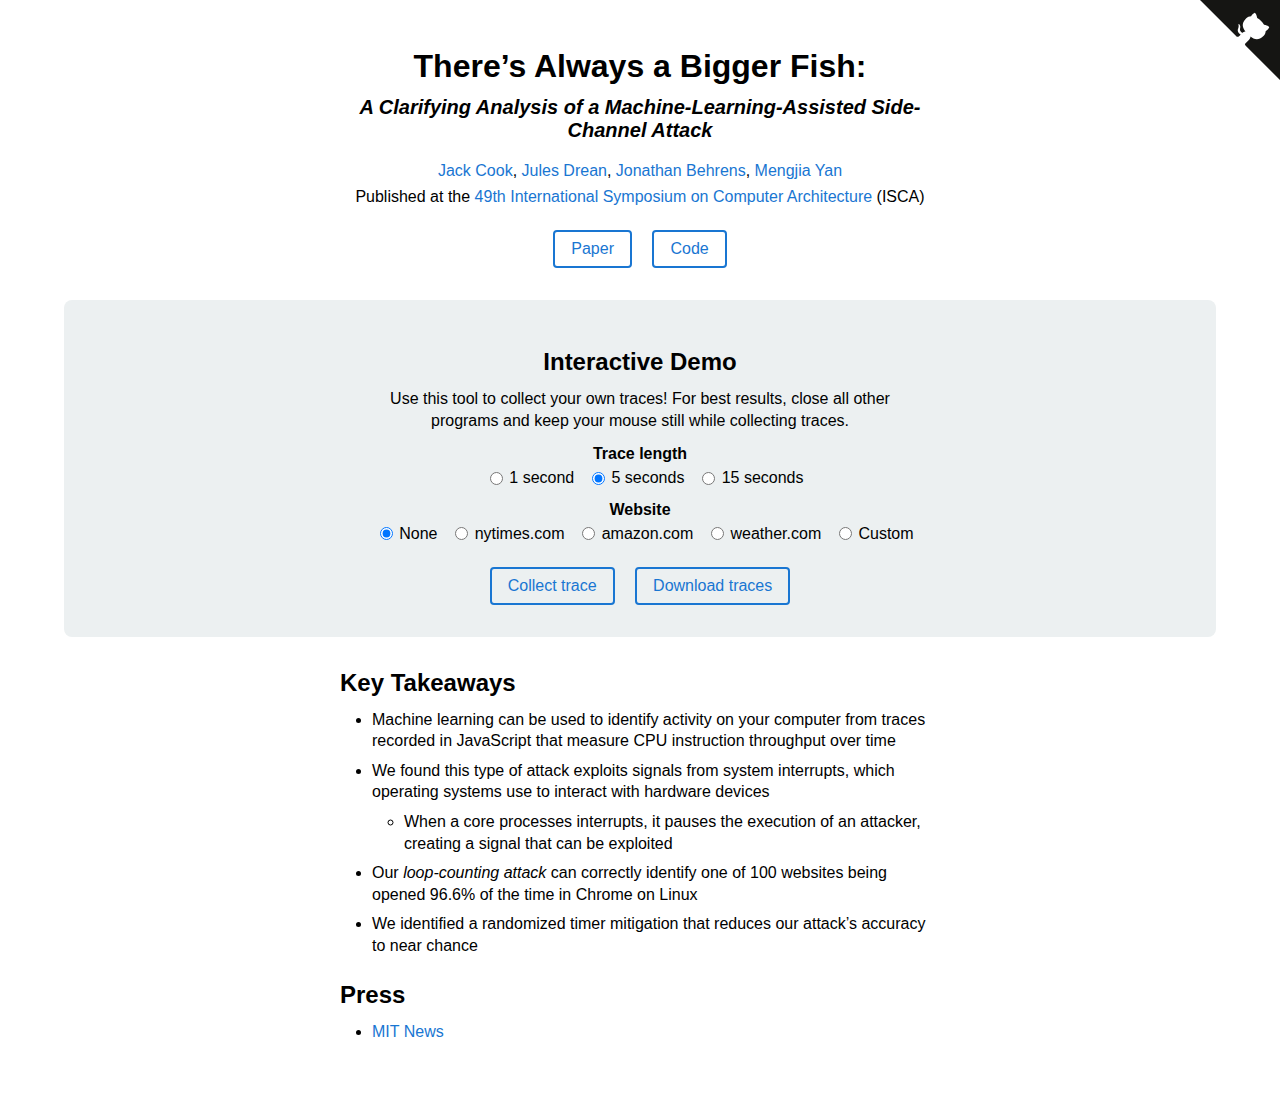
==== index.html @ 3503ae6e "Initial commit" ====
<!DOCTYPE html>
<html>
  <head>
    <!-- Meta -->
    <meta charset="utf-8" />
    <meta
      name="description"
      content="Demonstration of “There’s Always a Bigger Fish,” a powerful machine-learning-assisted side-channel attack. Published at ISCA ’22."
    />
    <meta
      name="keywords"
      content="bigger, fish, machine, learning, side, channel, attack, analysis, selenium, isca"
    />
    <meta name="viewport" content="width=device-width, initial-scale=1" />
    <title>There’s Always a Bigger Fish</title>

    <!-- Social -->
    <meta property="og:url" content="https://jackcook.github.io/bigger-fish" />
    <meta property="og:title" content="There’s Always a Bigger Fish" />
    <meta
      property="og:description"
      content="Demonstration of “There’s Always a Bigger Fish,” a powerful machine-learning-assisted side-channel attack. Published at ISCA ’22."
    />
    <meta
      property="og:image"
      content="https://jackcook.github.io/bigger-fish/figure1.png"
    />
    <meta property="og:type" content="website" />
    <meta name="twitter:card" content="summary_large_image" />
    <meta
      name="twitter:image"
      content="https://jackcook.github.io/bigger-fish/figure1.png"
    />
    <meta name="twitter:creator" content="@jackcook36" />

    <!-- Favicon -->
    <link rel="icon" href="favicon.ico" sizes="any" />
    <link rel="icon" href="icon.svg" type="image/svg+xml" />
    <link rel="apple-touch-icon" href="apple-touch-icon.png" />
    <link rel="manifest" href="manifest.webmanifest" />

    <!-- Global site tag (gtag.js) - Google Analytics -->
    <script
      async
      src="https://www.googletagmanager.com/gtag/js?id=G-N4TTCDDY2L"
    ></script>
    <script>
      window.dataLayer = window.dataLayer || [];
      function gtag() {
        dataLayer.push(arguments);
      }
      gtag("js", new Date());

      gtag("config", "G-N4TTCDDY2L");
    </script>

    <!-- CSS -->
    <link rel="stylesheet" href="style.css" />
  </head>
  <body>
    <header>
      <h1>There’s Always a Bigger Fish:</h1>
      <h4>
        A Clarifying Analysis of a Machine-Learning-Assisted Side-Channel Attack
      </h4>
      <div id="authors">
        <a href="https://jackcook.com">Jack Cook</a>,
        <a href="http://drean.io">Jules Drean</a>,
        <a href="https://www.fintelia.io">Jonathan Behrens</a>,
        <a href="https://people.csail.mit.edu/mengjia/">Mengjia Yan</a>
      </div>
      <div>
        Published at the
        <a href="https://iscaconf.org/isca2022/"
          >49th International Symposium on Computer Architecture</a
        >
        (ISCA)
      </div>
      <div class="buttons">
        <a href="paper.pdf">Paper</a>
        <a href="https://github.com/jackcook/bigger-fish">Code</a>
      </div>
    </header>
    <section id="demo">
      <h2>Interactive Demo</h2>
      <p>
        Use this tool to collect your own traces! For best results, close all
        other programs and keep your mouse still while collecting traces.
      </p>
      <div id="options">
        <div class="option">
          <p><strong>Trace length</strong></p>
          <input type="radio" name="duration" id="one" value="1000" />
          <label for="one">1 second</label>
          <input type="radio" name="duration" id="five" value="5000" checked />
          <label for="five">5 seconds</label>
          <input type="radio" name="duration" id="fifteen" value="15000" />
          <label for="fifteen">15 seconds</label>
        </div>
        <div class="option" id="website-option">
          <p><strong>Website</strong></p>
          <input type="radio" name="site" id="none" value="none" checked />
          <label for="nytimes">None</label>
          <input
            type="radio"
            name="site"
            id="nytimes"
            value="https://nytimes.com"
          />
          <label for="nytimes">nytimes.com</label>
          <input
            type="radio"
            name="site"
            id="amazon"
            value="https://amazon.com"
          />
          <label for="amazon">amazon.com</label>
          <input
            type="radio"
            name="site"
            id="weather"
            value="https://weather.com"
          />
          <label for="weather">weather.com</label>
          <input type="radio" name="site" id="custom" value="custom" />
          <label for="custom">Custom</label>
          <input
            id="custom-site-input"
            type="text"
            placeholder="https://www.youtube.com/watch?v=dQw4w9WgXcQ"
          />
        </div>
      </div>
      <div class="buttons">
        <button id="collect-trace">Collect trace</button>
        <button id="download-traces">Download traces</button>
      </div>
      <div id="traces"></div>
    </section>
    <main>
      <h2>Key Takeaways</h2>
      <ul>
        <li>
          Machine learning can be used to identify activity on your computer
          from traces recorded in JavaScript that measure CPU instruction
          throughput over time
        </li>
        <li>
          We found this type of attack exploits signals from system interrupts,
          which operating systems use to interact with hardware devices
          <ul>
            <li>
              When a core processes interrupts, it pauses the execution of an
              attacker, creating a signal that can be exploited
            </li>
          </ul>
        </li>
        <li>
          Our <em>loop-counting attack</em> can correctly identify one of 100
          websites being opened 96.6% of the time in Chrome on Linux
        </li>
        <li>
          We identified a randomized timer mitigation that reduces our attack’s
          accuracy to near chance
        </li>
      </ul>

      <h2>Press</h2>
      <ul>
        <li>
          <a
            href="https://news.mit.edu/2022/side-channel-attacks-detection-0609"
            target="_blank"
            >MIT News</a
          >
        </li>
      </ul>
    </main>
    <a
      href="https://github.com/jackcook/bigger-fish"
      class="github-corner"
      aria-label="View source on GitHub"
      ><svg
        width="80"
        height="80"
        viewBox="0 0 250 250"
        style="
          fill: #151513;
          color: #fff;
          position: absolute;
          top: 0;
          border: 0;
          right: 0;
        "
        aria-hidden="true"
      >
        <path d="M0,0 L115,115 L130,115 L142,142 L250,250 L250,0 Z"></path>
        <path
          d="M128.3,109.0 C113.8,99.7 119.0,89.6 119.0,89.6 C122.0,82.7 120.5,78.6 120.5,78.6 C119.2,72.0 123.4,76.3 123.4,76.3 C127.3,80.9 125.5,87.3 125.5,87.3 C122.9,97.6 130.6,101.9 134.4,103.2"
          fill="currentColor"
          style="transform-origin: 130px 106px"
          class="octo-arm"
        ></path>
        <path
          d="M115.0,115.0 C114.9,115.1 118.7,116.5 119.8,115.4 L133.7,101.6 C136.9,99.2 139.9,98.4 142.2,98.6 C133.8,88.0 127.5,74.4 143.8,58.0 C148.5,53.4 154.0,51.2 159.7,51.0 C160.3,49.4 163.2,43.6 171.4,40.1 C171.4,40.1 176.1,42.5 178.8,56.2 C183.1,58.6 187.2,61.8 190.9,65.4 C194.5,69.0 197.7,73.2 200.1,77.6 C213.8,80.2 216.3,84.9 216.3,84.9 C212.7,93.1 206.9,96.0 205.4,96.6 C205.1,102.4 203.0,107.8 198.3,112.5 C181.9,128.9 168.3,122.5 157.7,114.1 C157.9,116.9 156.7,120.9 152.7,124.9 L141.0,136.5 C139.8,137.7 141.6,141.9 141.8,141.8 Z"
          fill="currentColor"
          class="octo-body"
        ></path></svg
    ></a>
    <script src="d3.v6.min.js"></script>
    <script src="script.js"></script>
  </body>
</html>
---- style.css ----
* {
  margin: 0;
  padding: 0;
}

body {
  font-family: -apple-system, BlinkMacSystemFont, avenir next, avenir, segoe ui,
    helvetica neue, helvetica, Cantarell, Ubuntu, roboto, noto, arial,
    sans-serif;
  padding: 48px 64px 64px;
}

header,
main {
  width: 600px;
  margin: 0 auto;
}

header {
  text-align: center;
}

h1 {
  margin-bottom: 0.35em;
}

h2 {
  margin-top: 1em;
  margin-bottom: 0.5em;
}

h4 {
  font-size: 1.25em;
  font-style: italic;
  margin-bottom: 1em;
}

a {
  color: #1976d2;
  text-decoration: none;
}

a:hover {
  text-decoration: underline;
}

p {
  margin-bottom: 1em;
  line-height: 1.35em;
}

ul {
  margin-left: 2em;
}

li {
  margin-top: 0.5em;
  line-height: 1.35em;
}

img {
  max-width: 100%;
}

#authors {
  margin-bottom: 0.5em;
}

#demo {
  background: #ecf0f1;
  border-radius: 8px;
  box-sizing: border-box;
  margin: 2em 0;
  padding: 24px 48px;
  text-align: center;
}

#demo p {
  width: 504px;
  margin: 0 auto;
}

#options {
  margin: 0.75em 0 1.25em;
}

.option {
  margin: 0.75em 0;
}

#demo .option p {
  display: block;
  margin-bottom: 0.25em;
}

input[type="radio"] {
  margin-left: 1em;
  margin-right: 0.15em;
  margin-top: -1px;
  vertical-align: middle;
}

#custom:checked ~ input[type="text"] {
  display: block;
}

input[type="text"] {
  border: 1px solid #ccc;
  display: none;
  font-size: 1em;
  margin: 0.5em auto 0;
  width: 600px;
  text-align: center;
  padding: 0.25em;
  box-sizing: border-box;
}

.buttons {
  margin: 1.5em 0 0.5em;
  text-align: center;
}

button,
.buttons a {
  background: rgba(0, 0, 0, 0);
  border: 2px solid #1976d2;
  border-radius: 4px;
  color: #1976d2;
  cursor: pointer;
  display: inline-block;
  font-size: 16px;
  margin: 0 8px;
  padding: 8px 16px;
  text-decoration: none;
}

button.disabled {
  background: #ccc;
  border-color: #ccc;
  color: #666;
  cursor: default;
}

.trace:first-of-type {
  margin-top: 1.75em;
}

.trace {
  margin-top: 1em;
}

#demo .trace p {
  text-align: left;
  margin: 0 0 0.25em;
}

/* mobile */

@media only screen and (max-width: 728px) {
  body {
    padding: 48px 0;
  }

  header,
  main {
    box-sizing: border-box;
    padding: 0 32px;
  }

  header,
  main,
  #demo p {
    width: 100%;
  }

  #demo {
    border-radius: 0;
    width: 100%;
  }

  #website-option {
    display: none;
  }
}

/* github corner */

.github-corner:hover .octo-arm {
  animation: octocat-wave 560ms ease-in-out;
}

@keyframes octocat-wave {
  0%,
  100% {
    transform: rotate(0);
  }
  20%,
  60% {
    transform: rotate(-25deg);
  }
  40%,
  80% {
    transform: rotate(10deg);
  }
}

@media (max-width: 500px) {
  .github-corner:hover .octo-arm {
    animation: none;
  }
  .github-corner .octo-arm {
    animation: octocat-wave 560ms ease-in-out;
  }
}
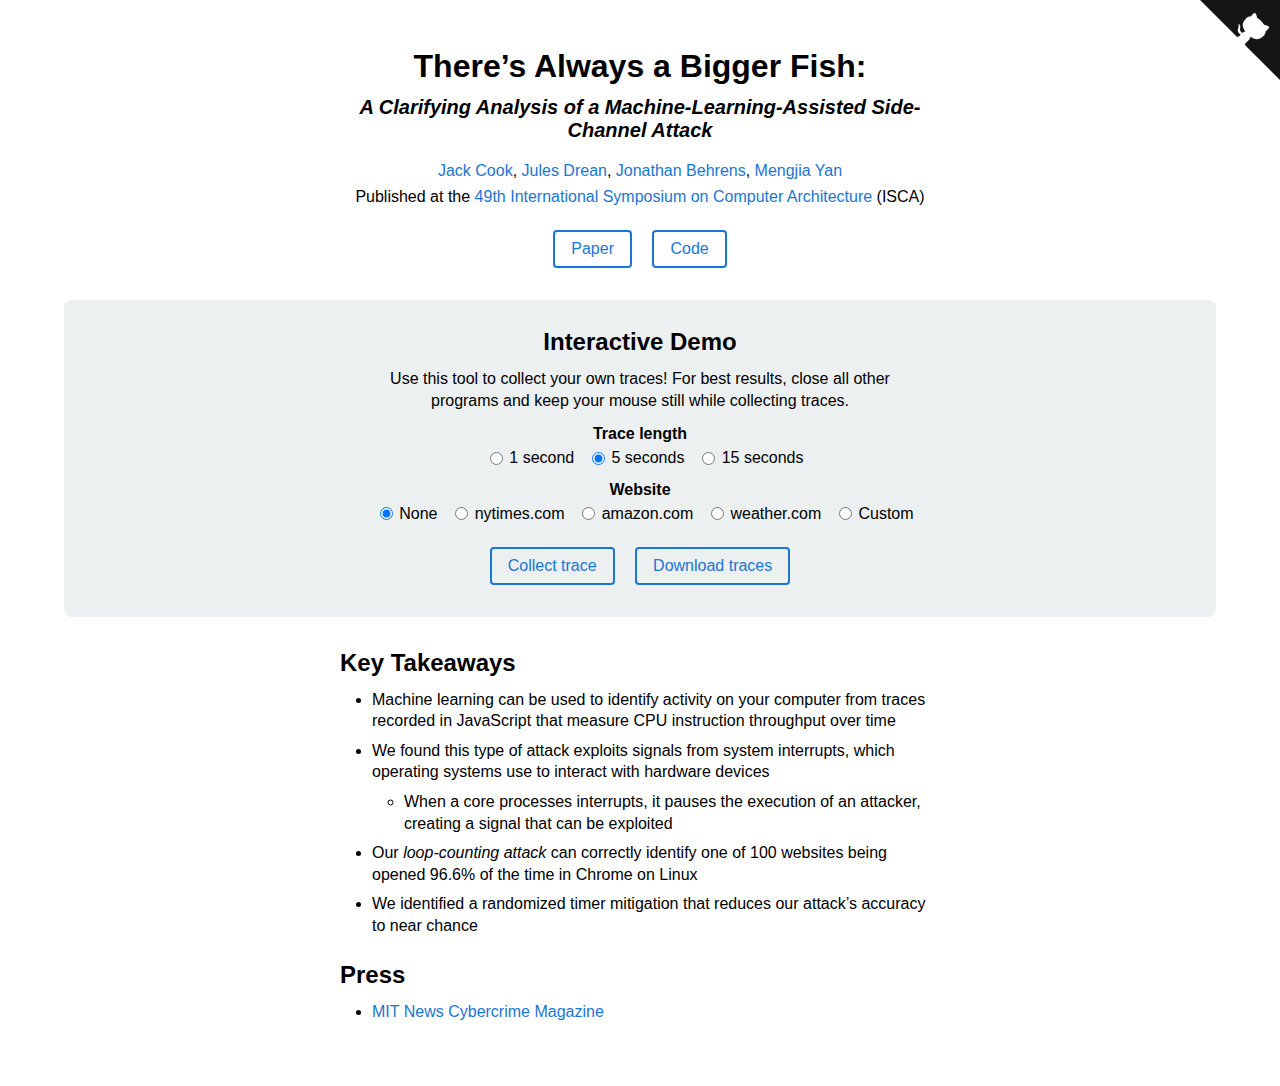
==== commit cc5a3676: "Add cybercrime magazine podcast" ====
--- a/index.html
+++ b/index.html
@@ -172,6 +172,11 @@
             href="https://news.mit.edu/2022/side-channel-attacks-detection-0609"
             target="_blank"
             >MIT News</a
+          >
+          <a
+            href="https://soundcloud.com/cybercrimemagazine/machine-learning-assisted-side-channel-attacks-tips-countermeasures-jack-cook-student-mit"
+            target="_blank"
+            >Cybercrime Magazine</a
           >
         </li>
       </ul>
--- a/style.css
+++ b/style.css
@@ -71,7 +71,7 @@
   border-radius: 8px;
   box-sizing: border-box;
   margin: 2em 0;
-  padding: 24px 48px;
+  padding: 4px 48px 24px;
   text-align: center;
 }
 
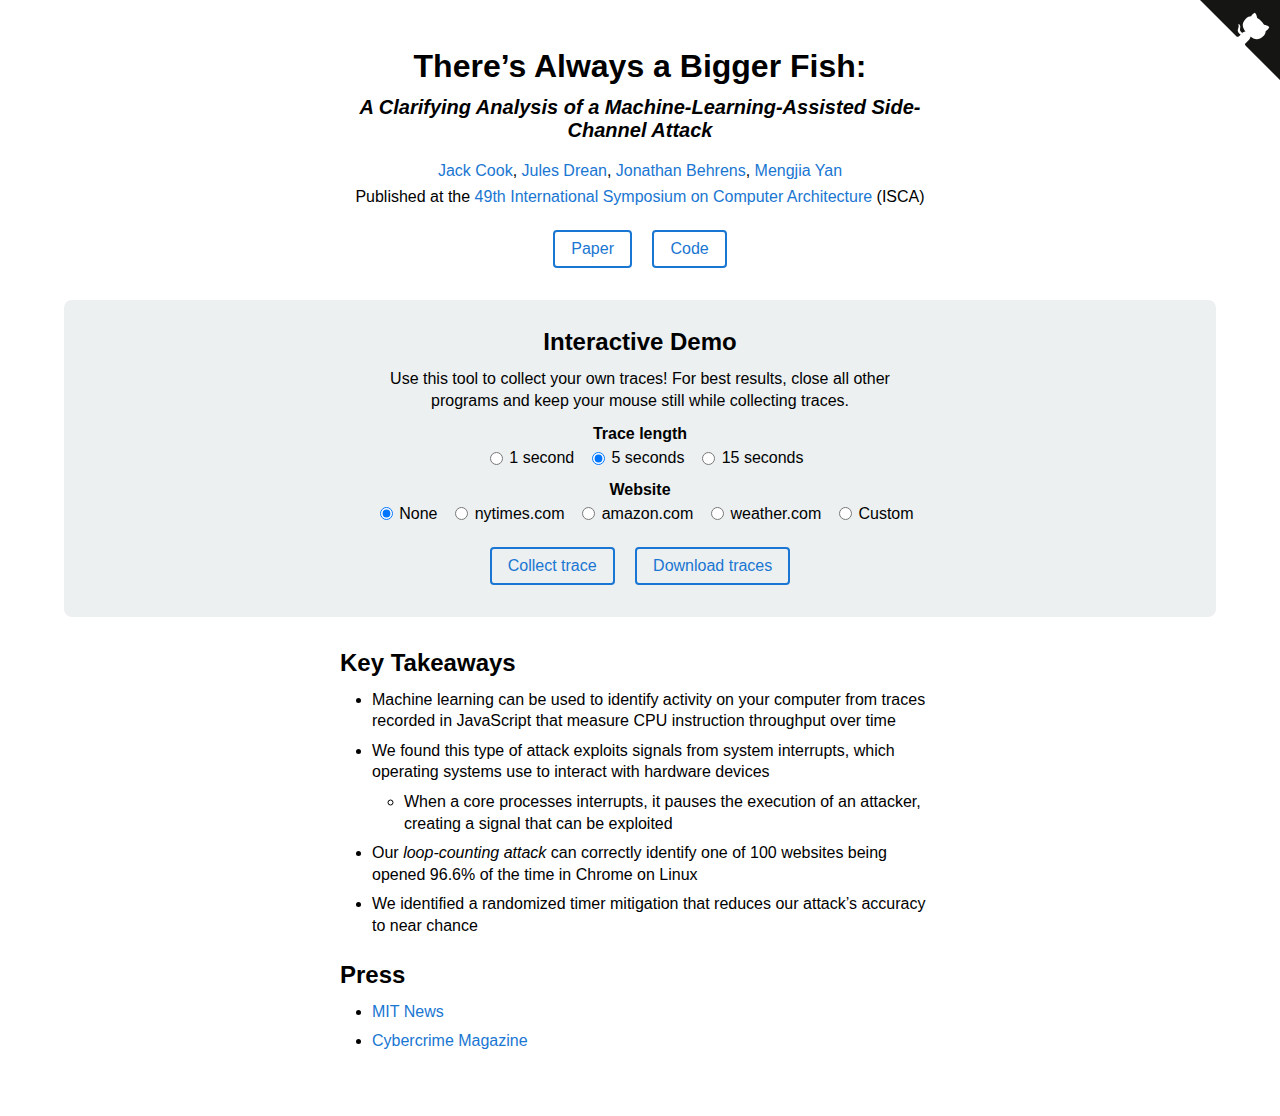
==== commit b0c98f0d: "Fix bullet point" ====
--- a/index.html
+++ b/index.html
@@ -173,6 +173,8 @@
             target="_blank"
             >MIT News</a
           >
+        </li>
+        <li>
           <a
             href="https://soundcloud.com/cybercrimemagazine/machine-learning-assisted-side-channel-attacks-tips-countermeasures-jack-cook-student-mit"
             target="_blank"
